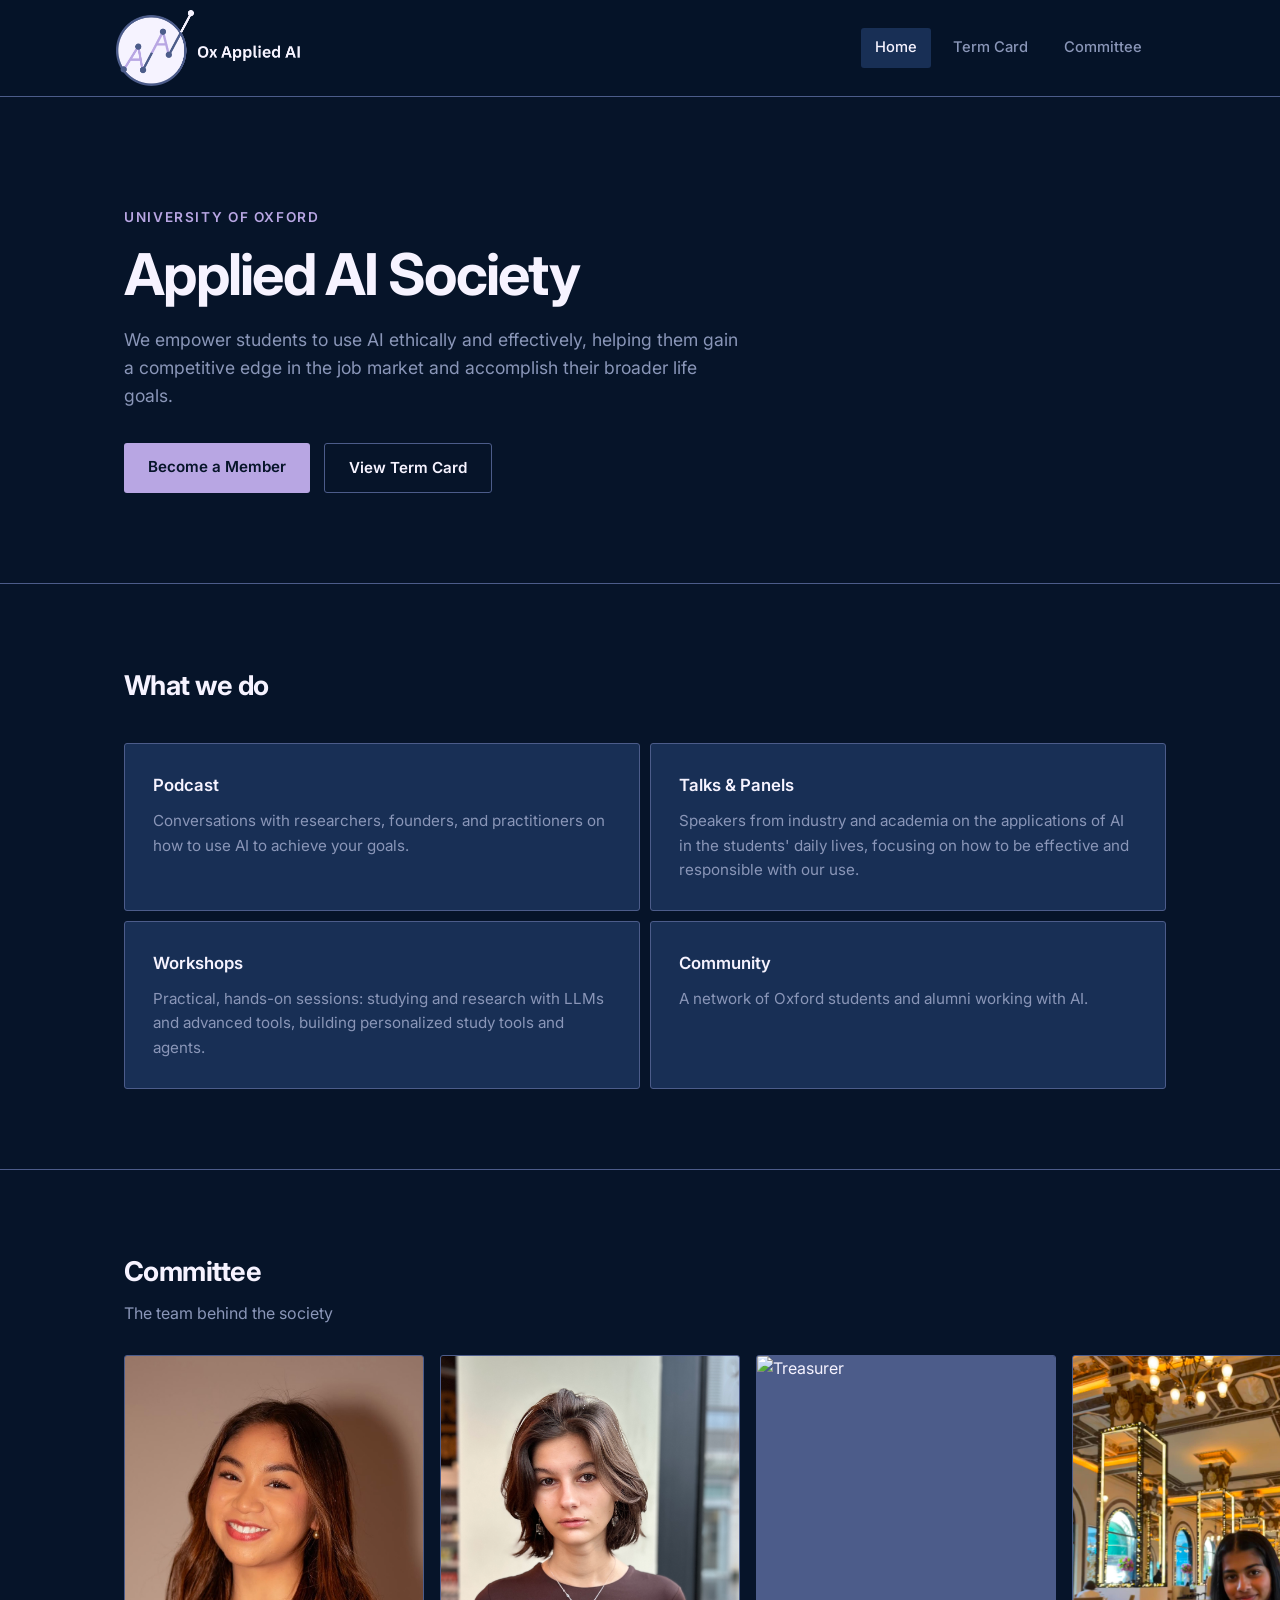
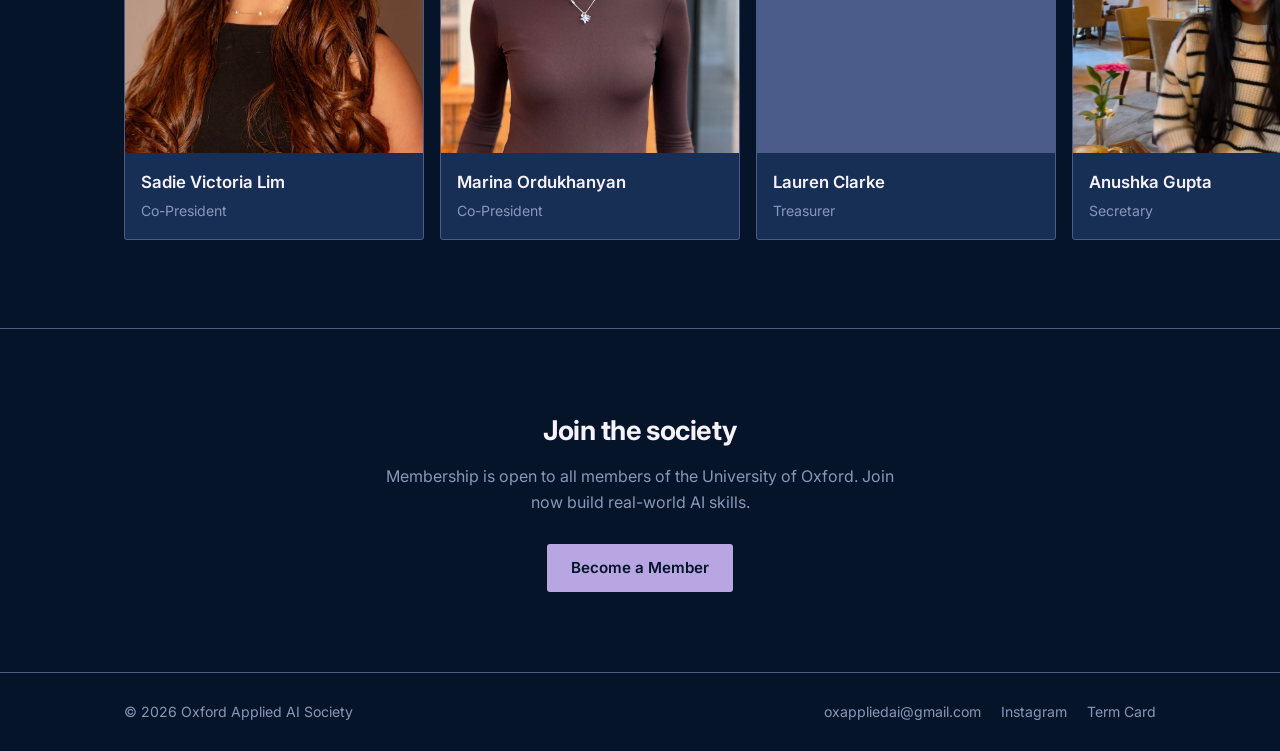
==== index.html @ e28a048e "fix footer" ====
<!DOCTYPE html>
<html lang="en">
<head>
  <meta charset="UTF-8" />
  <meta name="viewport" content="width=device-width, initial-scale=1.0" />
  <title>Oxford Applied AI Society</title>
  <meta name="description" content="The Oxford Applied AI Society — talks, workshops, and a community for building with AI at the University of Oxford." />
  <link rel="preconnect" href="https://fonts.googleapis.com" />
  <link rel="preconnect" href="https://fonts.gstatic.com" crossorigin />
  <link href="https://fonts.googleapis.com/css2?family=Inter:wght@400;500;600;700&display=swap" rel="stylesheet" />
  <link rel="stylesheet" href="styles.css" />
</head>
<body>
  <header class="site-header">
    <div class="container header-inner">
      <a href="index.html" class="brand">
        <img src="assets/logo.png" alt="Ox Applied AI" class="brand-logo" />
      </a>
      <nav class="site-nav">
        <a href="index.html" class="nav-link active">Home</a>
        <a href="termcard.html" class="nav-link">Term Card</a>
        <a href="#committee" class="nav-link">Committee</a>
      </nav>
    </div>
  </header>

  <main>
    <!-- Hero -->
    <section class="hero">
      <div class="container">
        <p class="hero-kicker">University of Oxford</p>
        <h1>Applied AI Society</h1>
        <p class="hero-sub">
          We empower students to use AI ethically and effectively, helping them gain a competitive edge in the job market and accomplish their broader life goals.
        </p>
        <div class="hero-actions">
          <a href="https://docs.google.com/forms/d/e/1FAIpQLSdkbN205LEMU63dv_rsf5uz7PZ_tcYCj-bDNNZoO_vKz45_2Q/viewform?usp=dialog" class="btn btn-primary">Become a Member</a>
          <a href="termcard.html" class="btn btn-secondary">View Term Card</a>
        </div>
      </div>
    </section>

    <!-- What we do -->
    <section class="section">
      <div class="container">
        <h2 class="section-title">What we do</h2>
        <div class="card-grid">
          <div class="card">
            <h3>Podcast</h3>
            <p>Conversations with researchers, founders, and practitioners on how to use AI to achieve your goals.</p>
          </div>
          <div class="card">
            <h3>Talks &amp; Panels</h3>
            <p>Speakers from industry and academia on the applications of AI in the students' daily lives, focusing on how to be effective and responsible with our use.</p>
          </div>
          <div class="card">
            <h3>Workshops</h3>
            <p>Practical, hands-on sessions: studying and research with LLMs and advanced tools, building personalized study tools and agents.</p>
          </div>
          <div class="card">
            <h3>Community</h3>
            <p>A network of Oxford students and alumni working with AI.</p>
          </div>
        </div>
      </div>
    </section>

    <!-- Committee -->
    <section class="section committee-section" id="committee">
      <div class="container">
        <h2 class="section-title">Committee</h2>
        <p class="section-sub">The team behind the society</p>
      </div>
      <div class="committee-scroll" tabindex="0" aria-label="Committee members">
        <div class="committee-track">
          <article class="committee-card">
            <img class="committee-photo" src="committee/co-president-1.jpg" alt="Sadie Victoria Lim" />
            <h3>Sadie Victoria Lim</h3>
            <p class="member-role">Co-President</p>
          </article>
          <article class="committee-card">
            <img class="committee-photo" src="committee/co-president-2.jpg" alt="Marina Ordukhanyan" />
            <h3>Marina Ordukhanyan</h3>
            <p class="member-role">Co-President</p>
          </article>
          <article class="committee-card">
            <img class="committee-photo" src="committee/treasurer.jpg" alt="Treasurer" />
            <h3>Lauren Clarke</h3>
            <p class="member-role">Treasurer</p>
          </article>
          <article class="committee-card">
            <img class="committee-photo" src="committee/secretary.JPG" alt="Anushka Gupta" />
            <h3>Anushka Gupta</h3>
            <p class="member-role">Secretary</p>
          </article>
          <article class="committee-card">
            <img class="committee-photo" src="committee/senior-member.jpg" alt="Senior Member" />
            <h3>Full Name</h3>
            <p class="member-role">Senior Member</p>
          </article>
        </div>
      </div>
    </section>

    <!-- Join -->
    <section class="section join-section" id="join">
      <div class="container join-inner">
        <h2>Join the society</h2>
        <p>
          Membership is open to all members of the University of Oxford.
          Join now build real-world AI skills.
        </p>
        <!-- Replace the href below with your membership form / payment link -->
        <a href="https://docs.google.com/forms/d/e/1FAIpQLSdkbN205LEMU63dv_rsf5uz7PZ_tcYCj-bDNNZoO_vKz45_2Q/viewform?usp=dialog" class="btn btn-primary">Become a Member</a>
      </div>
    </section>
  </main>

  <footer class="site-footer">
    <div class="container footer-inner">
      <p>&copy; 2026 Oxford Applied AI Society</p>
      <div class="footer-links">
        <a href="mailto:oxappliedai@gmail.com">oxappliedai@gmail.com</a>
        <a href="https://www.instagram.com/oxappliedai/">Instagram</a>
        <a href="termcard.html">Term Card</a>
      </div>
    </div>
  </footer>
</body>
</html>
---- styles.css ----
/* Oxford Applied AI Society — dark, professional theme */

:root {
  /* Palette: #061429, #182F55, #4C5C8A, #B8A6E3, #F6F3FF */
  --bg: #061429;
  --bg-elevated: #182f55;
  --border: #4c5c8a;
  --text: #f6f3ff;
  --text-muted: #8a96b8;
  --accent: #b8a6e3;
  --accent-hover: #c9baec;
  --accent-contrast: #061429;
  --radius: 3px;
  --container: 1080px;
}

* {
  box-sizing: border-box;
  margin: 0;
  padding: 0;
}

html {
  scroll-behavior: smooth;
}

body {
  font-family: "Inter", -apple-system, BlinkMacSystemFont, "Segoe UI", sans-serif;
  background: var(--bg);
  color: var(--text);
  line-height: 1.6;
  -webkit-font-smoothing: antialiased;
}

.container {
  max-width: var(--container);
  margin: 0 auto;
  padding: 0 24px;
}

a {
  color: var(--accent);
  text-decoration: none;
}

/* ---------- Header ---------- */

.site-header {
  position: sticky;
  top: 0;
  z-index: 100;
  background: rgba(6, 20, 41, 0.92);
  backdrop-filter: blur(8px);
  border-bottom: 1px solid var(--border);
}

.header-inner {
  display: flex;
  align-items: center;
  justify-content: space-between;
  height: 96px;
  padding-left: 16px;
  padding-right: 24px;
}

.brand {
  display: flex;
  align-items: center;
  flex-shrink: 0;
  margin-right: 12px;
}

.brand-logo {
  height: 76px;
  width: auto;
  display: block;
}

.site-nav {
  display: flex;
  gap: 8px;
}

.nav-link {
  padding: 8px 14px;
  border-radius: var(--radius);
  color: var(--text-muted);
  font-size: 0.92rem;
  font-weight: 500;
  transition: color 0.15s, background 0.15s;
}

.nav-link:hover {
  color: var(--text);
  background: var(--bg-elevated);
}

.nav-link.active {
  color: var(--text);
  background: var(--bg-elevated);
}

/* ---------- Buttons ---------- */

.btn {
  display: inline-block;
  padding: 12px 24px;
  border-radius: var(--radius);
  font-size: 0.95rem;
  font-weight: 600;
  transition: background 0.15s, border-color 0.15s;
}

.btn-primary {
  background: var(--accent);
  color: var(--accent-contrast);
}

.btn-primary:hover {
  background: var(--accent-hover);
}

.btn-secondary {
  background: transparent;
  color: var(--text);
  border: 1px solid var(--border);
}

.btn-secondary:hover {
  border-color: var(--text-muted);
}

/* ---------- Hero ---------- */

.hero {
  padding: 110px 0 90px;
  border-bottom: 1px solid var(--border);
}

.hero-kicker {
  color: var(--accent);
  font-size: 0.85rem;
  font-weight: 600;
  text-transform: uppercase;
  letter-spacing: 0.12em;
  margin-bottom: 14px;
}

.hero h1 {
  font-size: clamp(2.4rem, 5vw, 3.6rem);
  font-weight: 700;
  letter-spacing: -0.03em;
  line-height: 1.1;
  margin-bottom: 20px;
}

.hero-sub {
  max-width: 620px;
  color: var(--text-muted);
  font-size: 1.1rem;
  margin-bottom: 32px;
}

.hero-actions {
  display: flex;
  gap: 14px;
  flex-wrap: wrap;
}

/* ---------- Sections ---------- */

.section {
  padding: 80px 0;
  border-bottom: 1px solid var(--border);
}

.section:last-of-type {
  border-bottom: none;
}

.section-title {
  font-size: 1.7rem;
  font-weight: 700;
  letter-spacing: -0.02em;
  margin-bottom: 8px;
}

.section-sub {
  color: var(--text-muted);
  margin-bottom: 36px;
}

.section-title + .card-grid {
  margin-top: 36px;
}

/* ---------- Cards ---------- */

.card-grid {
  display: grid;
  grid-template-columns: 50% 50%; /* Two columns, each 50% */
  grid-template-rows: auto auto; /* Two rows */
  gap: 10px; /* Adjust the gap between grid items if needed */
  width: 100%; /* Full width of the page */
}

.card {
  background: var(--bg-elevated);
  border: 1px solid var(--border);
  border-radius: var(--radius);
  padding: 28px;
  transition: border-color 0.15s ease, transform 0.15s ease;
}

@media (hover: hover) {
  .card:hover {
    border-color: var(--accent);
    transform: translateY(-2px);
  }
}

.card h3 {
  font-size: 1.05rem;
  font-weight: 600;
  margin-bottom: 10px;
}

.card p {
  color: var(--text-muted);
  font-size: 0.95rem;
}

/* ---------- Committee ---------- */

.committee-section .section-sub {
  margin-bottom: 28px;
}

.committee-scroll {
  overflow-x: auto;
  scroll-snap-type: x mandatory;
  scroll-behavior: smooth;
  -webkit-overflow-scrolling: touch;
  scrollbar-width: thin;
  scrollbar-color: var(--border) transparent;
  padding: 0 max(24px, calc((100% - var(--container)) / 2 + 24px)) 8px;
}

.committee-scroll:focus-visible {
  outline: 2px solid var(--accent);
  outline-offset: 2px;
}

.committee-track {
  display: flex;
  gap: 16px;
  width: max-content;
}

.committee-card {
  flex: 0 0 min(300px, calc(100vw - 48px));
  scroll-snap-align: center;
  background: var(--bg-elevated);
  border: 1px solid var(--border);
  border-radius: var(--radius);
  overflow: hidden;
}

.committee-photo {
  width: 100%;
  aspect-ratio: 3 / 4;
  object-fit: cover;
  object-position: center top;
  display: block;
  background: var(--border);
}

.committee-card h3 {
  padding: 16px 16px 4px;
  font-size: 1.05rem;
  font-weight: 600;
}

.committee-card .member-role {
  padding: 0 16px 16px;
  color: var(--text-muted);
  font-size: 0.88rem;
}

/* ---------- Join ---------- */

.join-section {
  text-align: center;
}

.join-inner {
  max-width: 560px;
}

.join-inner h2 {
  font-size: 1.7rem;
  font-weight: 700;
  letter-spacing: -0.02em;
  margin-bottom: 12px;
}

.join-inner p {
  color: var(--text-muted);
  margin-bottom: 28px;
}

/* ---------- Term card page ---------- */

.page-header {
  padding: 80px 0 50px;
  border-bottom: 1px solid var(--border);
}

.page-header h1 {
  font-size: clamp(2rem, 4vw, 2.8rem);
  font-weight: 700;
  letter-spacing: -0.03em;
  margin-bottom: 10px;
}

.tbd-card {
  max-width: 520px;
  background: var(--bg-elevated);
  border: 1px solid var(--border);
  border-radius: var(--radius);
  padding: 32px;
}

.tbd-label {
  color: var(--accent);
  font-size: 0.85rem;
  font-weight: 600;
  text-transform: uppercase;
  letter-spacing: 0.12em;
  margin-bottom: 10px;
}

.tbd-card p:last-child {
  color: var(--text-muted);
}

.event-list {
  display: flex;
  flex-direction: column;
  gap: 16px;
  max-width: 820px;
}

.event {
  display: flex;
  gap: 24px;
  background: var(--bg-elevated);
  border: 1px solid var(--border);
  border-radius: var(--radius);
  padding: 24px;
}

.event-date {
  flex-shrink: 0;
  width: 110px;
  display: flex;
  flex-direction: column;
  gap: 4px;
}

.event-week {
  color: var(--accent);
  font-size: 0.8rem;
  font-weight: 600;
  text-transform: uppercase;
  letter-spacing: 0.08em;
}

.event-day {
  color: var(--text-muted);
  font-size: 0.88rem;
}

.event-body h3 {
  font-size: 1.1rem;
  font-weight: 600;
  margin-bottom: 4px;
}

.event-meta {
  color: var(--accent);
  font-size: 0.85rem;
  font-weight: 500;
  margin-bottom: 8px;
}

.event-body p:last-child {
  color: var(--text-muted);
  font-size: 0.95rem;
}

/* ---------- Footer ---------- */

.site-footer {
  border-top: 1px solid var(--border);
  padding: 28px 0;
}

.footer-inner {
  display: flex;
  align-items: center;
  justify-content: space-between;
  flex-wrap: wrap;
  gap: 12px;
  color: var(--text-muted);
  font-size: 0.88rem;
}

.footer-links {
  display: flex;
  gap: 20px;
}

.footer-links a {
  color: var(--text-muted);
}

.footer-links a:hover {
  color: var(--text);
}

/* ---------- Responsive ---------- */

@media (max-width: 640px) {
  .brand-logo {
    height: 60px;
  }

  .header-inner {
    height: 84px;
    padding-left: 12px;
  }

  .hero {
    padding: 70px 0 60px;
  }

  .section {
    padding: 56px 0;
  }

  .event {
    flex-direction: column;
    gap: 10px;
  }

  .event-date {
    flex-direction: row;
    width: auto;
    gap: 12px;
    align-items: baseline;
  }
}
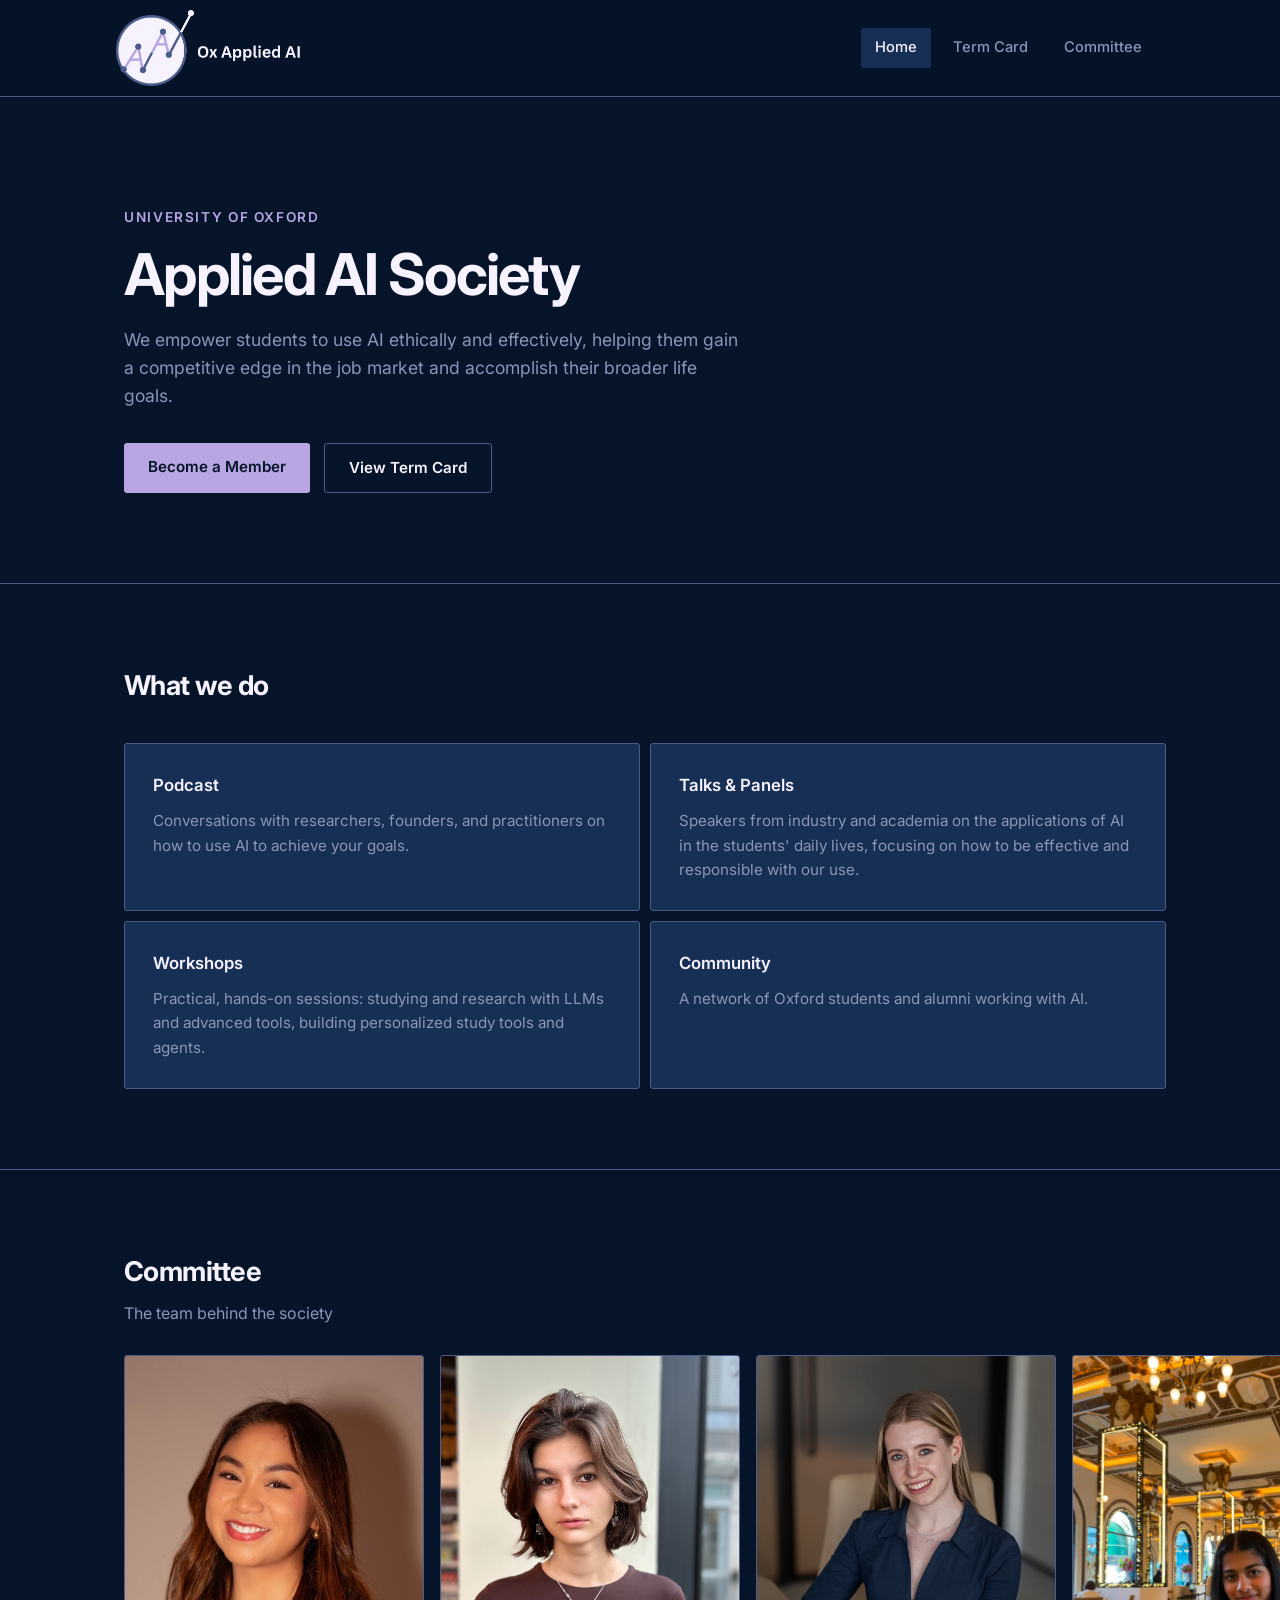
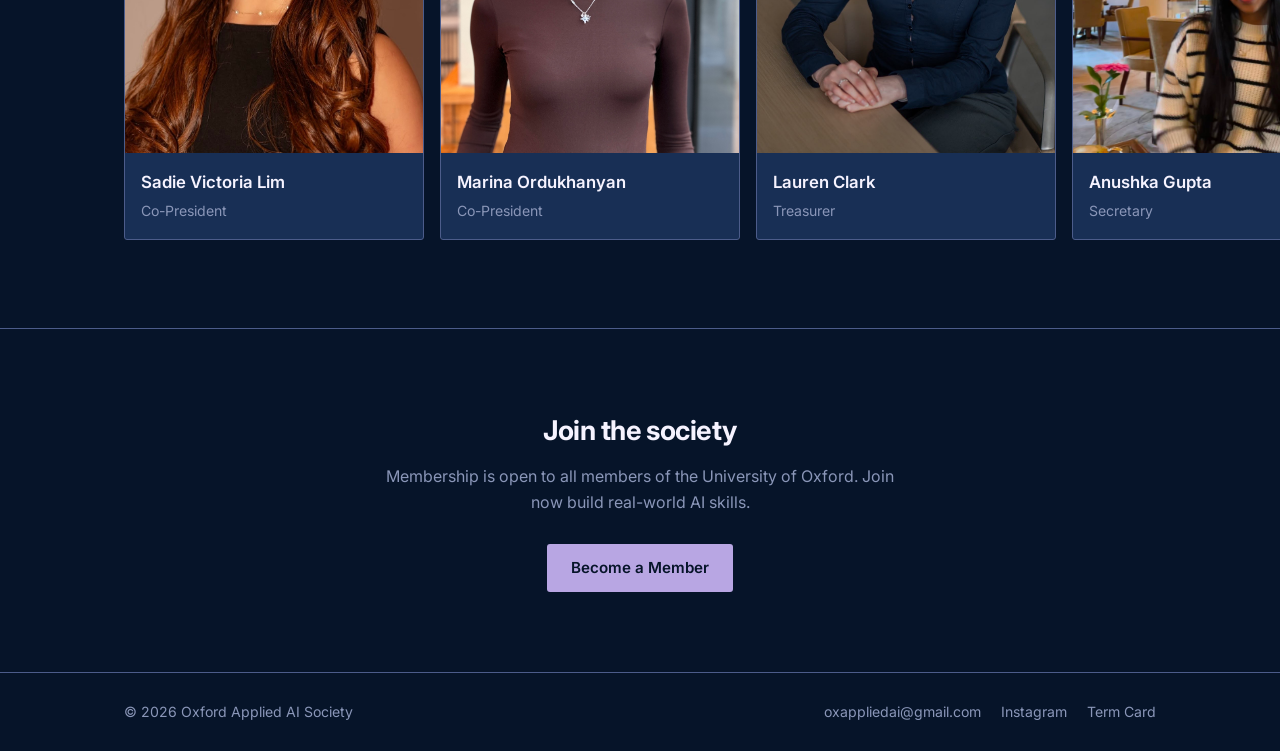
==== commit 0785e307: "fix senior member name" ====
--- a/index.html
+++ b/index.html
@@ -85,7 +85,7 @@
           </article>
           <article class="committee-card">
             <img class="committee-photo" src="committee/treasurer.jpg" alt="Treasurer" />
-            <h3>Lauren Clarke</h3>
+            <h3>Lauren Clark</h3>
             <p class="member-role">Treasurer</p>
           </article>
           <article class="committee-card">
@@ -95,7 +95,7 @@
           </article>
           <article class="committee-card">
             <img class="committee-photo" src="committee/senior-member.jpg" alt="Senior Member" />
-            <h3>Full Name</h3>
+            <h3>TBA</h3>
             <p class="member-role">Senior Member</p>
           </article>
         </div>
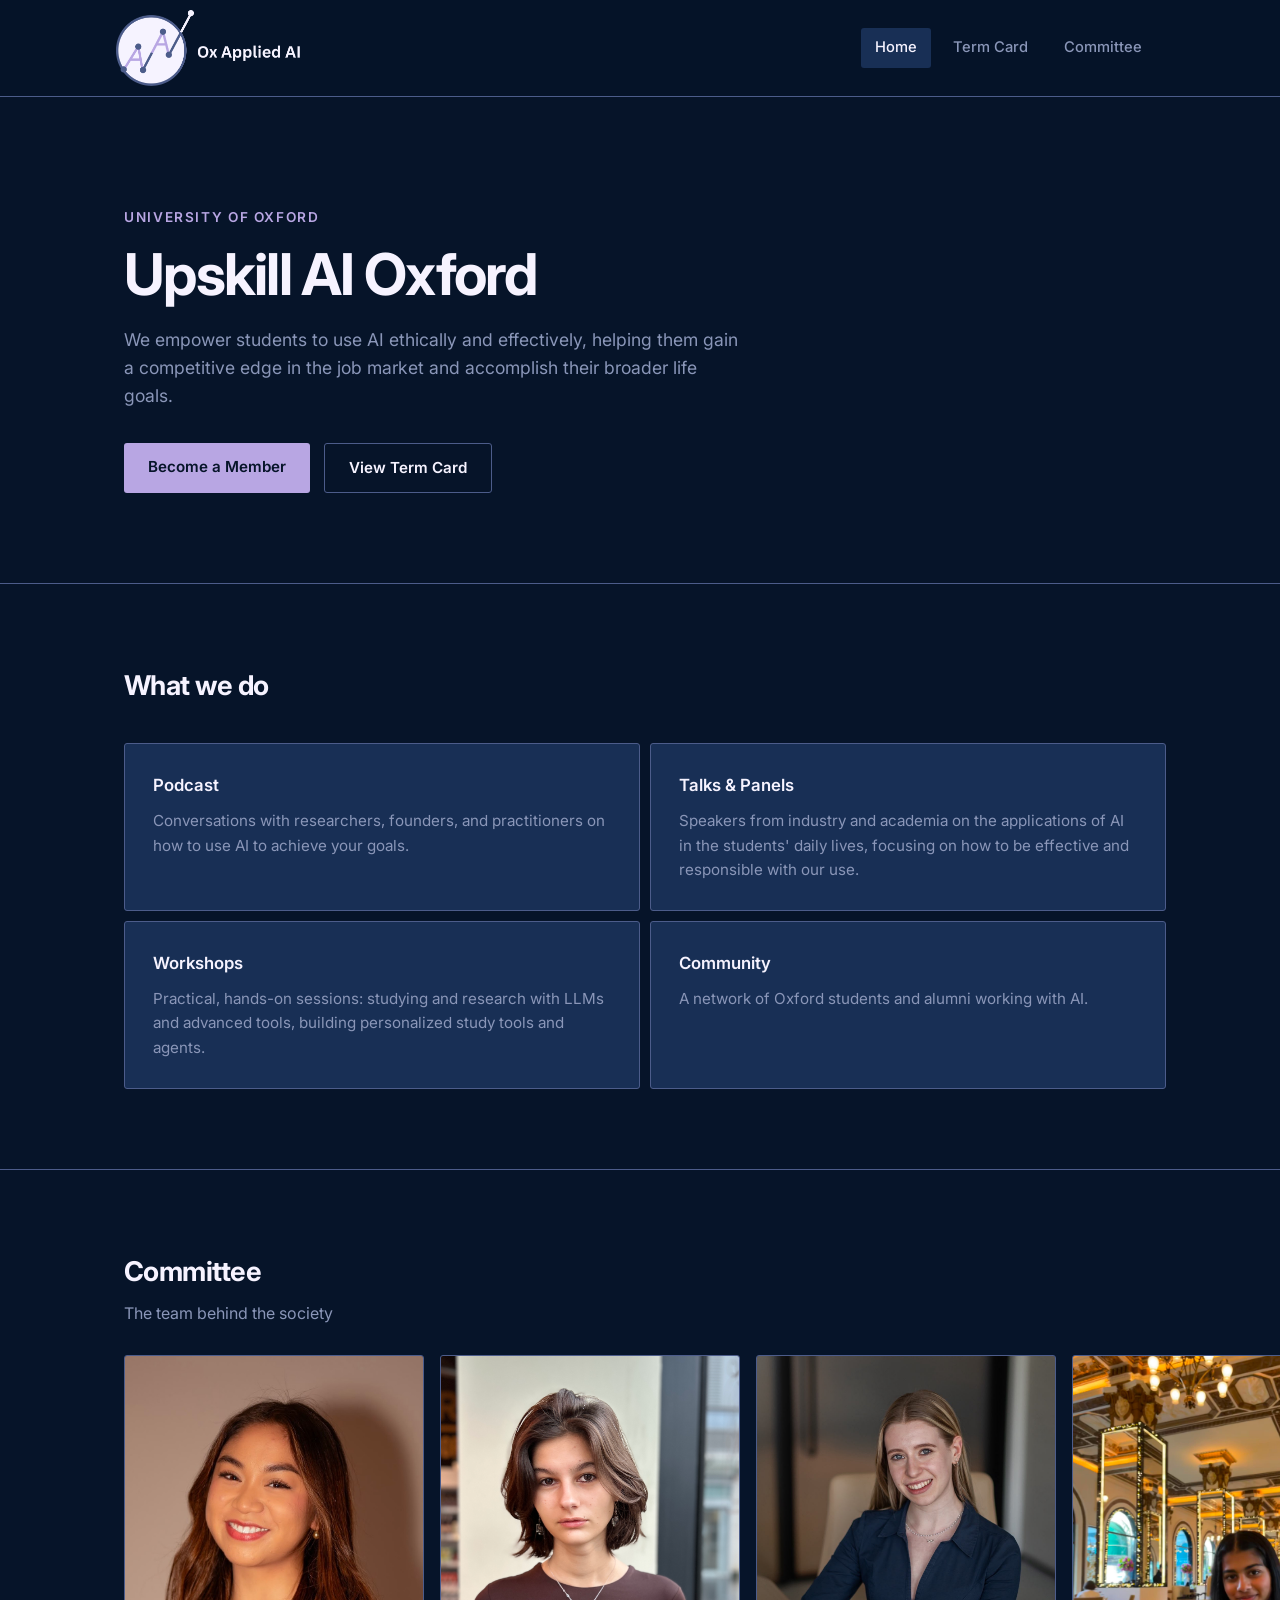
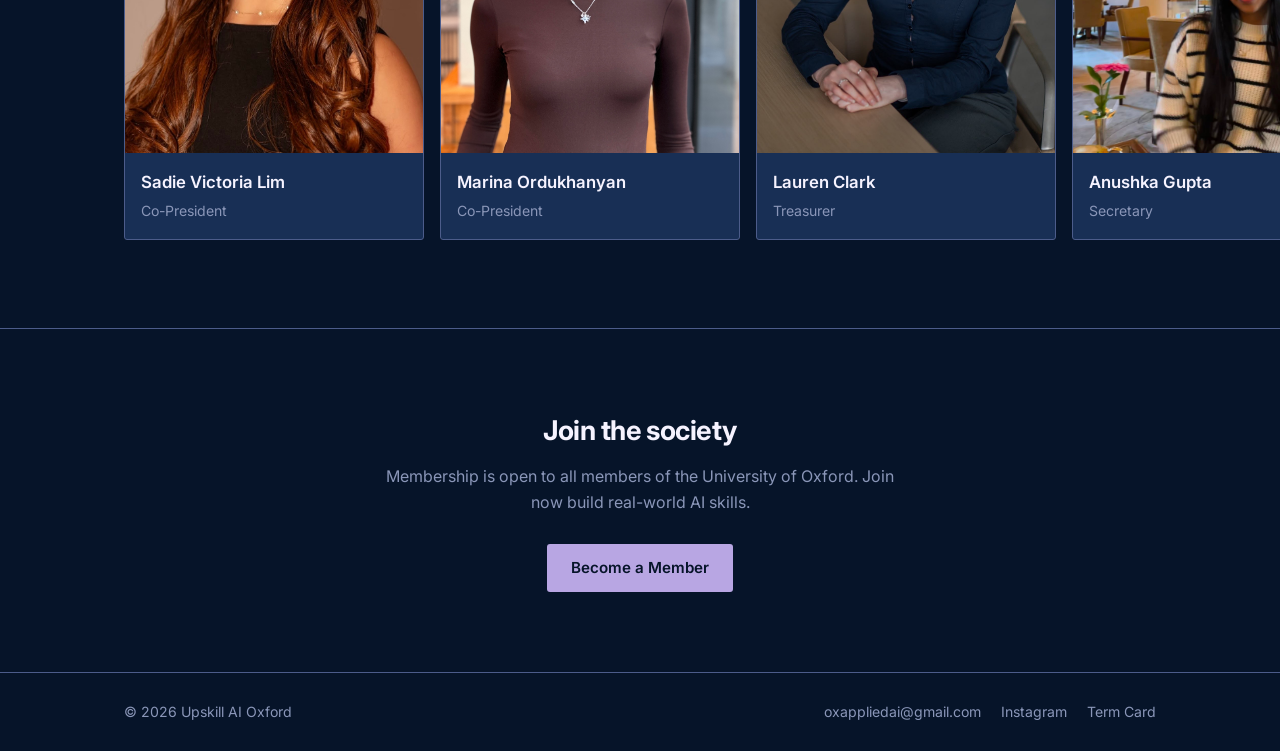
==== commit 43116868: "Rebrand site to Upskill AI Oxford. Co-authored-by: Cursor <cursoragent@cursor.com>" ====
--- a/index.html
+++ b/index.html
@@ -3,8 +3,8 @@
 <head>
   <meta charset="UTF-8" />
   <meta name="viewport" content="width=device-width, initial-scale=1.0" />
-  <title>Oxford Applied AI Society</title>
-  <meta name="description" content="The Oxford Applied AI Society — talks, workshops, and a community for building with AI at the University of Oxford." />
+  <title>Upskill AI Oxford</title>
+  <meta name="description" content="Upskill AI Oxford — talks, workshops, and a community for building with AI at the University of Oxford." />
   <link rel="preconnect" href="https://fonts.googleapis.com" />
   <link rel="preconnect" href="https://fonts.gstatic.com" crossorigin />
   <link href="https://fonts.googleapis.com/css2?family=Inter:wght@400;500;600;700&display=swap" rel="stylesheet" />
@@ -14,7 +14,7 @@
   <header class="site-header">
     <div class="container header-inner">
       <a href="index.html" class="brand">
-        <img src="assets/logo.png" alt="Ox Applied AI" class="brand-logo" />
+        <img src="assets/logo.png" alt="Upskill AI Oxford" class="brand-logo" />
       </a>
       <nav class="site-nav">
         <a href="index.html" class="nav-link active">Home</a>
@@ -29,7 +29,7 @@
     <section class="hero">
       <div class="container">
         <p class="hero-kicker">University of Oxford</p>
-        <h1>Applied AI Society</h1>
+        <h1>Upskill AI Oxford</h1>
         <p class="hero-sub">
           We empower students to use AI ethically and effectively, helping them gain a competitive edge in the job market and accomplish their broader life goals.
         </p>
@@ -118,7 +118,7 @@
 
   <footer class="site-footer">
     <div class="container footer-inner">
-      <p>&copy; 2026 Oxford Applied AI Society</p>
+      <p>&copy; 2026 Upskill AI Oxford</p>
       <div class="footer-links">
         <a href="mailto:oxappliedai@gmail.com">oxappliedai@gmail.com</a>
         <a href="https://www.instagram.com/oxappliedai/">Instagram</a>
--- a/styles.css
+++ b/styles.css
@@ -1,4 +1,4 @@
-/* Oxford Applied AI Society — dark, professional theme */
+/* Upskill AI Oxford — dark, professional theme */
 
 :root {
   /* Palette: #061429, #182F55, #4C5C8A, #B8A6E3, #F6F3FF */
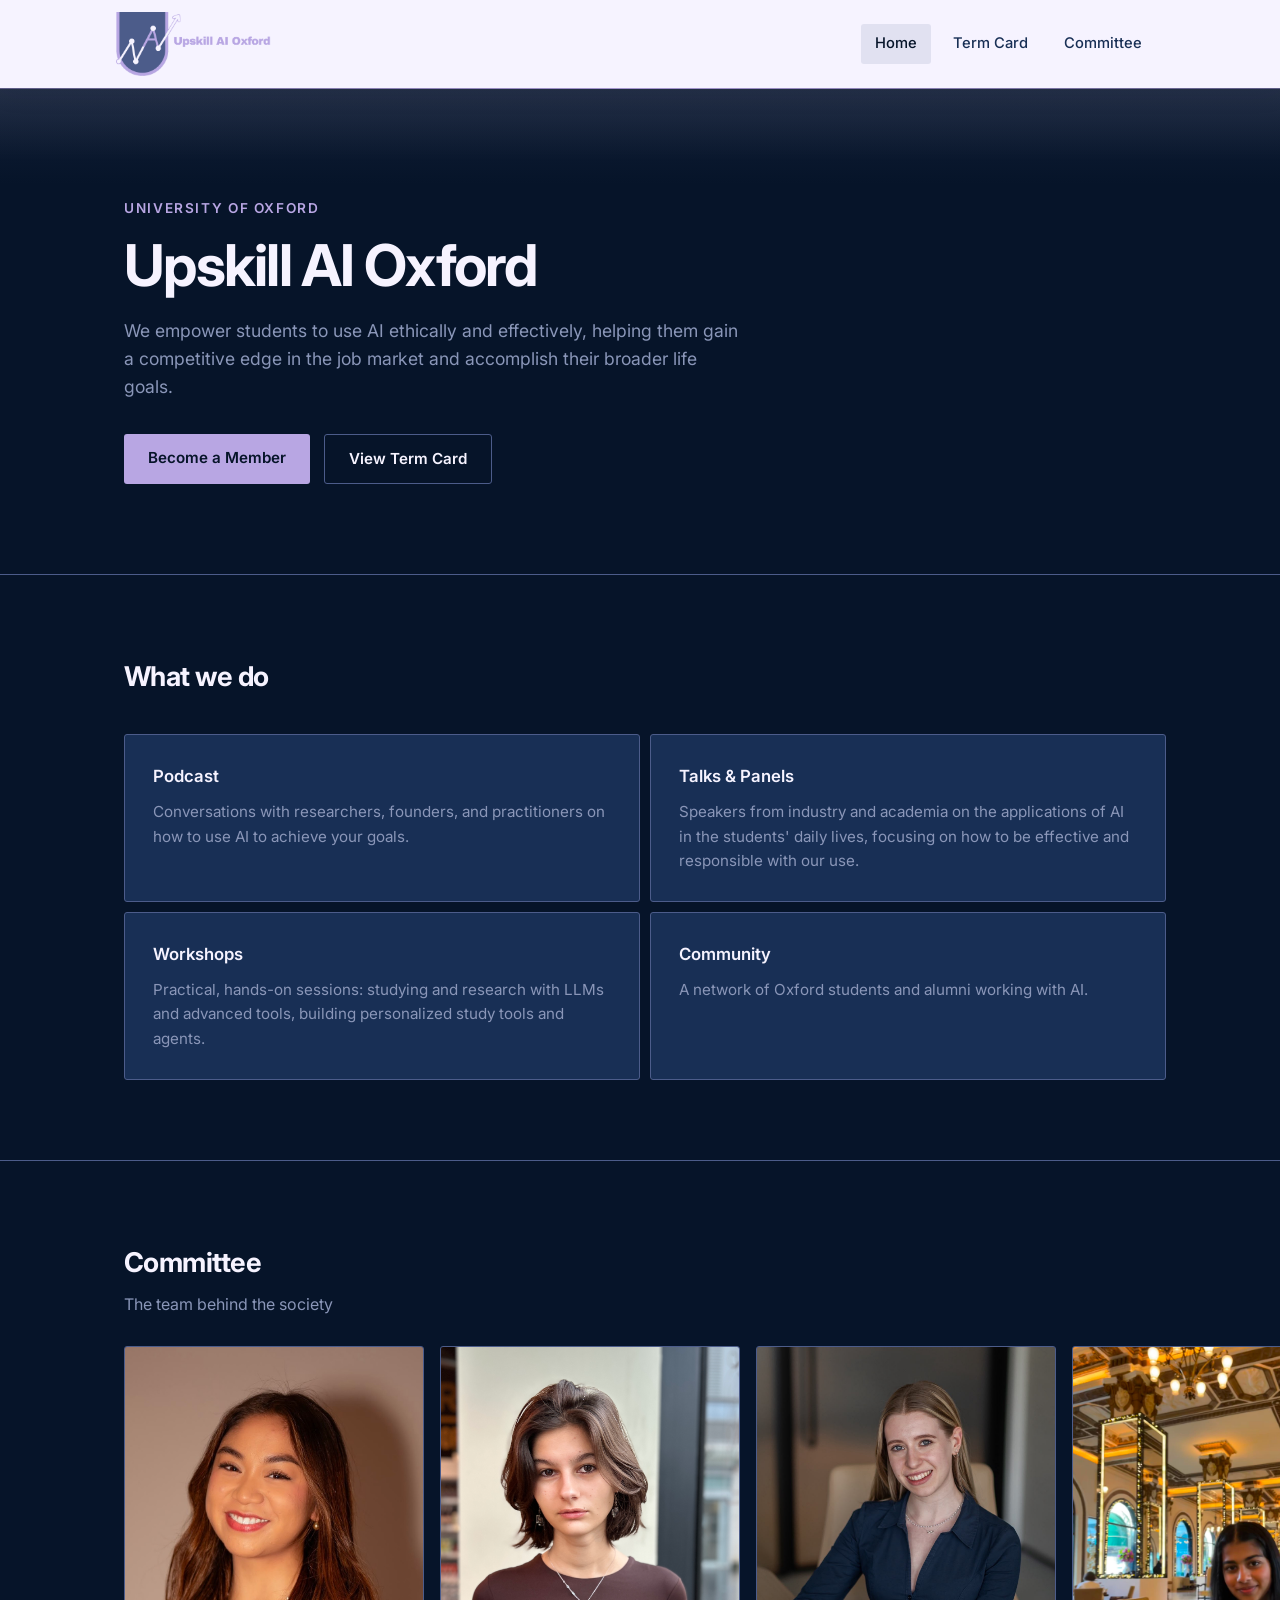
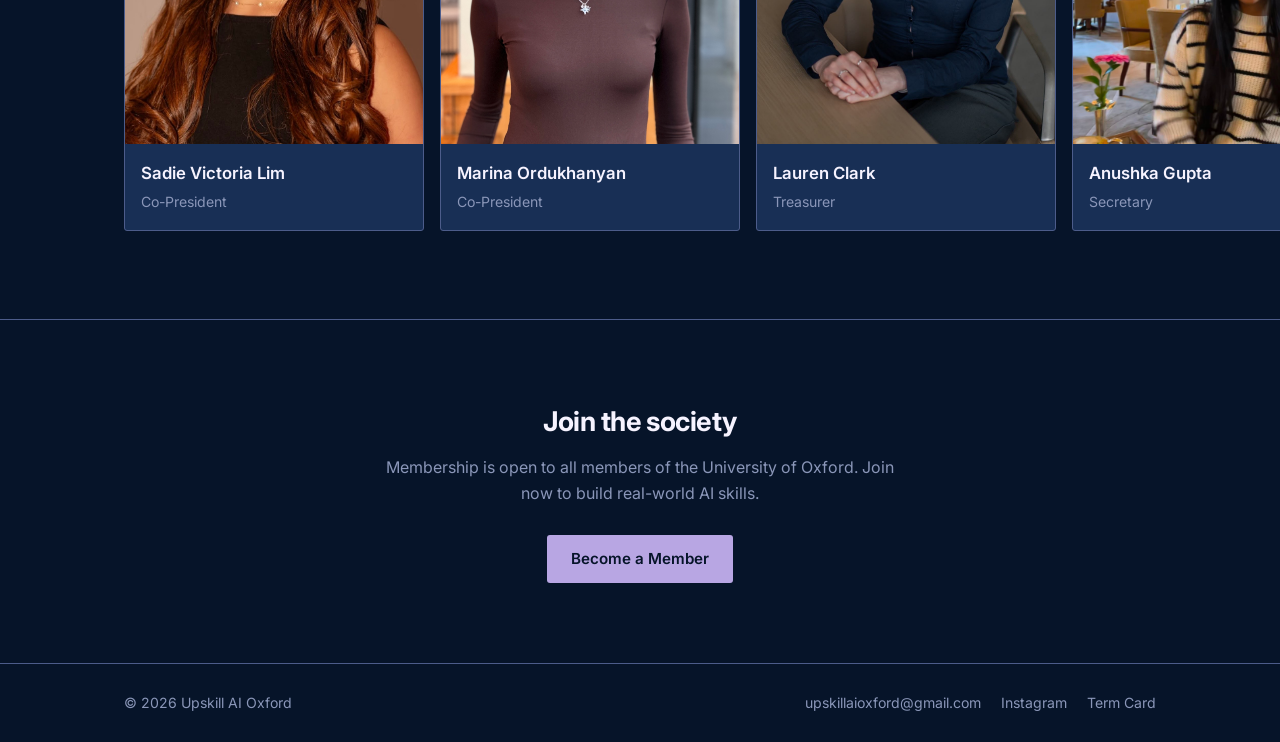
==== commit 27beec74: "Update branding with new logo, light header, and contact fixes. Refresh the logo, lighten the header" ====
--- a/index.html
+++ b/index.html
@@ -108,7 +108,7 @@
         <h2>Join the society</h2>
         <p>
           Membership is open to all members of the University of Oxford.
-          Join now build real-world AI skills.
+          Join now to build real-world AI skills.
         </p>
         <!-- Replace the href below with your membership form / payment link -->
         <a href="https://docs.google.com/forms/d/e/1FAIpQLSdkbN205LEMU63dv_rsf5uz7PZ_tcYCj-bDNNZoO_vKz45_2Q/viewform?usp=dialog" class="btn btn-primary">Become a Member</a>
@@ -120,7 +120,7 @@
     <div class="container footer-inner">
       <p>&copy; 2026 Upskill AI Oxford</p>
       <div class="footer-links">
-        <a href="mailto:oxappliedai@gmail.com">oxappliedai@gmail.com</a>
+        <a href="mailto:upskillaioxford@gmail.com">upskillaioxford@gmail.com</a>
         <a href="https://www.instagram.com/oxappliedai/">Instagram</a>
         <a href="termcard.html">Term Card</a>
       </div>
--- a/styles.css
+++ b/styles.css
@@ -10,6 +10,11 @@
   --accent: #b8a6e3;
   --accent-hover: #c9baec;
   --accent-contrast: #061429;
+  --header-bg: #f6f3ff;
+  --header-text: #061429;
+  --header-text-muted: #182f55;
+  --header-border: #b8a6e3;
+  --header-hover-bg: rgba(76, 92, 138, 0.12);
   --radius: 3px;
   --container: 1080px;
 }
@@ -49,16 +54,18 @@
   position: sticky;
   top: 0;
   z-index: 100;
-  background: rgba(6, 20, 41, 0.92);
-  backdrop-filter: blur(8px);
-  border-bottom: 1px solid var(--border);
+  background: var(--header-bg);
+  border-bottom: none;
+  box-shadow:
+    0 1px 0 rgba(184, 166, 227, 0.45),
+    0 6px 24px rgba(6, 20, 41, 0.07);
 }
 
 .header-inner {
   display: flex;
   align-items: center;
   justify-content: space-between;
-  height: 96px;
+  height: 88px;
   padding-left: 16px;
   padding-right: 24px;
 }
@@ -71,7 +78,7 @@
 }
 
 .brand-logo {
-  height: 76px;
+  height: 64px;
   width: auto;
   display: block;
 }
@@ -81,23 +88,23 @@
   gap: 8px;
 }
 
-.nav-link {
+.site-header .nav-link {
   padding: 8px 14px;
   border-radius: var(--radius);
-  color: var(--text-muted);
+  color: var(--header-text-muted);
   font-size: 0.92rem;
   font-weight: 500;
   transition: color 0.15s, background 0.15s;
 }
 
-.nav-link:hover {
-  color: var(--text);
-  background: var(--bg-elevated);
-}
-
-.nav-link.active {
-  color: var(--text);
-  background: var(--bg-elevated);
+.site-header .nav-link:hover {
+  color: var(--header-text);
+  background: var(--header-hover-bg);
+}
+
+.site-header .nav-link.active {
+  color: var(--header-text);
+  background: var(--header-hover-bg);
 }
 
 /* ---------- Buttons ---------- */
@@ -133,8 +140,44 @@
 /* ---------- Hero ---------- */
 
 .hero {
+  position: relative;
   padding: 110px 0 90px;
   border-bottom: 1px solid var(--border);
+  background:
+    linear-gradient(180deg, #121f38 0%, var(--bg) 96px),
+    var(--bg);
+}
+
+.hero::before {
+  content: "";
+  position: absolute;
+  top: 0;
+  left: 0;
+  right: 0;
+  height: 1px;
+  background: linear-gradient(
+    90deg,
+    transparent 0%,
+    rgba(184, 166, 227, 0.35) 18%,
+    rgba(184, 166, 227, 0.85) 50%,
+    rgba(184, 166, 227, 0.35) 82%,
+    transparent 100%
+  );
+}
+
+.hero::after {
+  content: "";
+  position: absolute;
+  top: 1px;
+  left: 0;
+  right: 0;
+  height: 72px;
+  background: linear-gradient(
+    to bottom,
+    rgba(246, 243, 255, 0.08),
+    transparent
+  );
+  pointer-events: none;
 }
 
 .hero-kicker {
@@ -312,8 +355,44 @@
 /* ---------- Term card page ---------- */
 
 .page-header {
+  position: relative;
   padding: 80px 0 50px;
   border-bottom: 1px solid var(--border);
+  background:
+    linear-gradient(180deg, #121f38 0%, var(--bg) 80px),
+    var(--bg);
+}
+
+.page-header::before {
+  content: "";
+  position: absolute;
+  top: 0;
+  left: 0;
+  right: 0;
+  height: 1px;
+  background: linear-gradient(
+    90deg,
+    transparent 0%,
+    rgba(184, 166, 227, 0.35) 18%,
+    rgba(184, 166, 227, 0.85) 50%,
+    rgba(184, 166, 227, 0.35) 82%,
+    transparent 100%
+  );
+}
+
+.page-header::after {
+  content: "";
+  position: absolute;
+  top: 1px;
+  left: 0;
+  right: 0;
+  height: 56px;
+  background: linear-gradient(
+    to bottom,
+    rgba(246, 243, 255, 0.08),
+    transparent
+  );
+  pointer-events: none;
 }
 
 .page-header h1 {
@@ -433,11 +512,11 @@
 
 @media (max-width: 640px) {
   .brand-logo {
-    height: 60px;
+    height: 48px;
   }
 
   .header-inner {
-    height: 84px;
+    height: 72px;
     padding-left: 12px;
   }
 
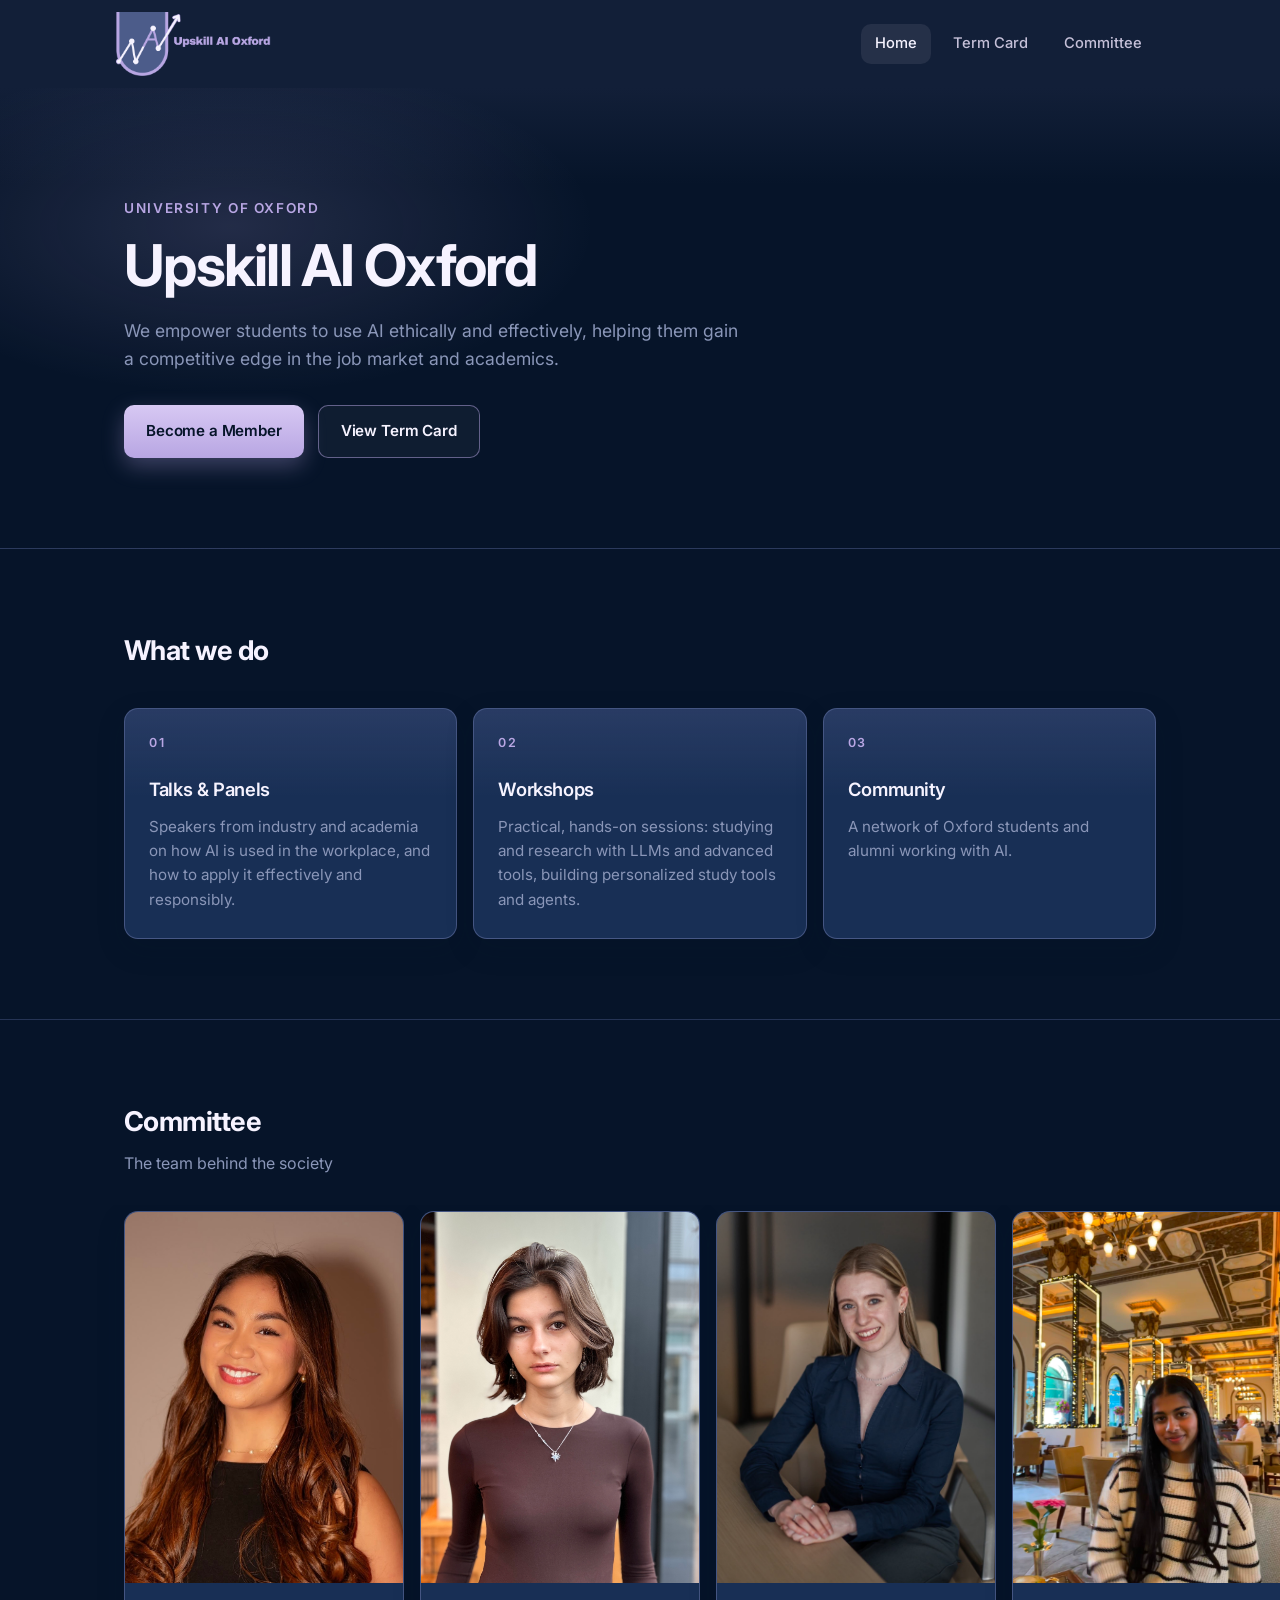
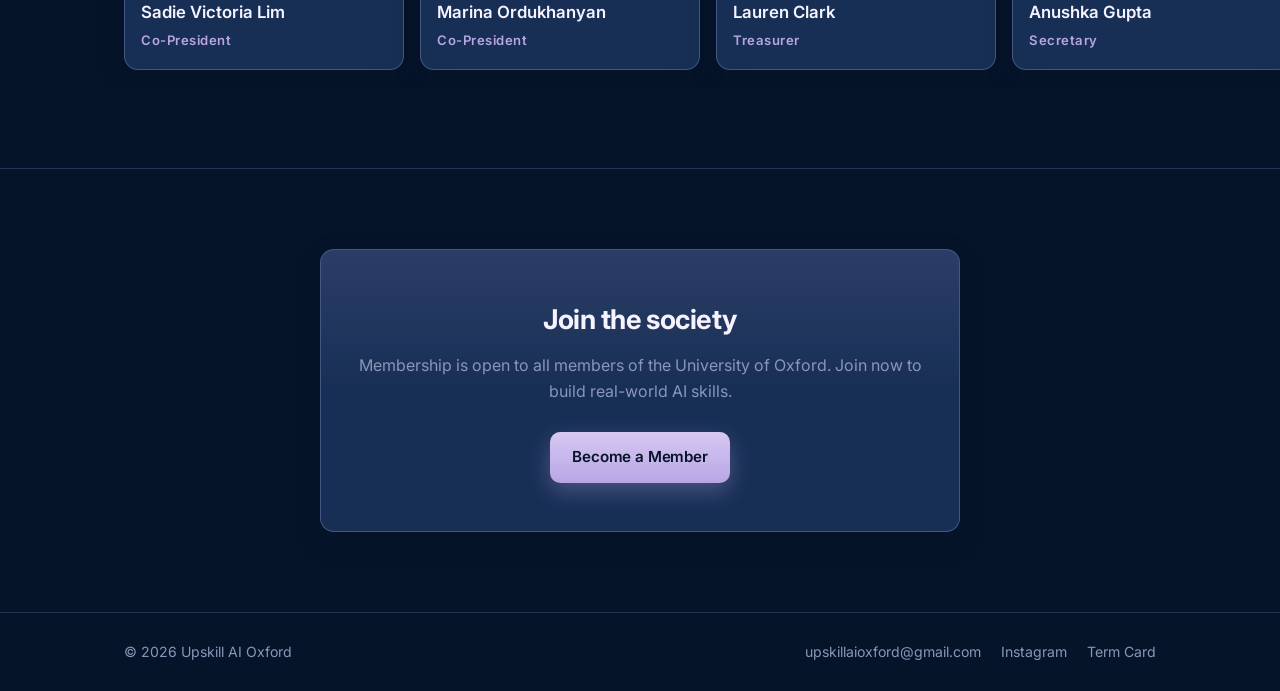
==== commit 7f6cb067: "Publish the Michaelmas term card and navy header. Give members the dated week-by-week schedule and b" ====
--- a/index.html
+++ b/index.html
@@ -8,7 +8,7 @@
   <link rel="preconnect" href="https://fonts.googleapis.com" />
   <link rel="preconnect" href="https://fonts.gstatic.com" crossorigin />
   <link href="https://fonts.googleapis.com/css2?family=Inter:wght@400;500;600;700&display=swap" rel="stylesheet" />
-  <link rel="stylesheet" href="styles.css" />
+  <link rel="stylesheet" href="styles.css?v=4" />
 </head>
 <body>
   <header class="site-header">
@@ -31,7 +31,7 @@
         <p class="hero-kicker">University of Oxford</p>
         <h1>Upskill AI Oxford</h1>
         <p class="hero-sub">
-          We empower students to use AI ethically and effectively, helping them gain a competitive edge in the job market and accomplish their broader life goals.
+          We empower students to use AI ethically and effectively, helping them gain a competitive edge in the job market and academics.
         </p>
         <div class="hero-actions">
           <a href="https://docs.google.com/forms/d/e/1FAIpQLSdkbN205LEMU63dv_rsf5uz7PZ_tcYCj-bDNNZoO_vKz45_2Q/viewform?usp=dialog" class="btn btn-primary">Become a Member</a>
@@ -46,12 +46,8 @@
         <h2 class="section-title">What we do</h2>
         <div class="card-grid">
           <div class="card">
-            <h3>Podcast</h3>
-            <p>Conversations with researchers, founders, and practitioners on how to use AI to achieve your goals.</p>
-          </div>
-          <div class="card">
             <h3>Talks &amp; Panels</h3>
-            <p>Speakers from industry and academia on the applications of AI in the students' daily lives, focusing on how to be effective and responsible with our use.</p>
+            <p>Speakers from industry and academia on how AI is used in the workplace, and how to apply it effectively and responsibly.</p>
           </div>
           <div class="card">
             <h3>Workshops</h3>
--- a/styles.css
+++ b/styles.css
@@ -10,11 +10,11 @@
   --accent: #b8a6e3;
   --accent-hover: #c9baec;
   --accent-contrast: #061429;
-  --header-bg: #f6f3ff;
-  --header-text: #061429;
-  --header-text-muted: #182f55;
-  --header-border: #b8a6e3;
-  --header-hover-bg: rgba(76, 92, 138, 0.12);
+  --header-bg: #121f38;
+  --header-text: #f6f3ff;
+  --header-text-muted: #c5c0d8;
+  --header-border: rgba(76, 92, 138, 0.45);
+  --header-hover-bg: rgba(246, 243, 255, 0.08);
   --radius: 3px;
   --container: 1080px;
 }
@@ -56,9 +56,7 @@
   z-index: 100;
   background: var(--header-bg);
   border-bottom: none;
-  box-shadow:
-    0 1px 0 rgba(184, 166, 227, 0.45),
-    0 6px 24px rgba(6, 20, 41, 0.07);
+  box-shadow: none;
 }
 
 .header-inner {
@@ -90,11 +88,11 @@
 
 .site-header .nav-link {
   padding: 8px 14px;
-  border-radius: var(--radius);
+  border-radius: 10px;
   color: var(--header-text-muted);
   font-size: 0.92rem;
   font-weight: 500;
-  transition: color 0.15s, background 0.15s;
+  transition: color 0.18s ease, background 0.18s ease;
 }
 
 .site-header .nav-link:hover {
@@ -110,31 +108,44 @@
 /* ---------- Buttons ---------- */
 
 .btn {
-  display: inline-block;
-  padding: 12px 24px;
-  border-radius: var(--radius);
+  display: inline-flex;
+  align-items: center;
+  justify-content: center;
+  padding: 13px 22px;
+  border-radius: 10px;
   font-size: 0.95rem;
   font-weight: 600;
-  transition: background 0.15s, border-color 0.15s;
+  letter-spacing: -0.01em;
+  transition: background 0.18s ease, border-color 0.18s ease, transform 0.18s ease, box-shadow 0.18s ease;
+}
+
+.btn:focus-visible {
+  outline: 2px solid var(--accent);
+  outline-offset: 3px;
 }
 
 .btn-primary {
-  background: var(--accent);
+  background: linear-gradient(180deg, #d7c8f3 0%, var(--accent) 100%);
   color: var(--accent-contrast);
+  box-shadow: 0 8px 22px rgba(184, 166, 227, 0.32);
 }
 
 .btn-primary:hover {
-  background: var(--accent-hover);
+  background: linear-gradient(180deg, #e6dcf8 0%, var(--accent-hover) 100%);
+  transform: translateY(-1px);
+  box-shadow: 0 12px 28px rgba(184, 166, 227, 0.45);
 }
 
 .btn-secondary {
-  background: transparent;
+  background: rgba(246, 243, 255, 0.04);
   color: var(--text);
-  border: 1px solid var(--border);
+  border: 1px solid rgba(184, 166, 227, 0.5);
 }
 
 .btn-secondary:hover {
-  border-color: var(--text-muted);
+  background: rgba(184, 166, 227, 0.14);
+  border-color: var(--accent);
+  transform: translateY(-1px);
 }
 
 /* ---------- Hero ---------- */
@@ -142,42 +153,11 @@
 .hero {
   position: relative;
   padding: 110px 0 90px;
-  border-bottom: 1px solid var(--border);
+  border-bottom: 1px solid rgba(76, 92, 138, 0.45);
   background:
+    radial-gradient(520px 240px at 18% 30%, rgba(184, 166, 227, 0.16), transparent 70%),
     linear-gradient(180deg, #121f38 0%, var(--bg) 96px),
     var(--bg);
-}
-
-.hero::before {
-  content: "";
-  position: absolute;
-  top: 0;
-  left: 0;
-  right: 0;
-  height: 1px;
-  background: linear-gradient(
-    90deg,
-    transparent 0%,
-    rgba(184, 166, 227, 0.35) 18%,
-    rgba(184, 166, 227, 0.85) 50%,
-    rgba(184, 166, 227, 0.35) 82%,
-    transparent 100%
-  );
-}
-
-.hero::after {
-  content: "";
-  position: absolute;
-  top: 1px;
-  left: 0;
-  right: 0;
-  height: 72px;
-  background: linear-gradient(
-    to bottom,
-    rgba(246, 243, 255, 0.08),
-    transparent
-  );
-  pointer-events: none;
 }
 
 .hero-kicker {
@@ -214,7 +194,7 @@
 
 .section {
   padding: 80px 0;
-  border-bottom: 1px solid var(--border);
+  border-bottom: 1px solid rgba(76, 92, 138, 0.45);
 }
 
 .section:last-of-type {
@@ -241,30 +221,47 @@
 
 .card-grid {
   display: grid;
-  grid-template-columns: 50% 50%; /* Two columns, each 50% */
-  grid-template-rows: auto auto; /* Two rows */
-  gap: 10px; /* Adjust the gap between grid items if needed */
-  width: 100%; /* Full width of the page */
+  grid-template-columns: repeat(3, 1fr);
+  gap: 16px;
+  width: 100%;
+  counter-reset: card;
 }
 
 .card {
-  background: var(--bg-elevated);
-  border: 1px solid var(--border);
-  border-radius: var(--radius);
-  padding: 28px;
-  transition: border-color 0.15s ease, transform 0.15s ease;
+  position: relative;
+  background:
+    linear-gradient(180deg, rgba(184, 166, 227, 0.1), transparent 88px),
+    var(--bg-elevated);
+  border: 1px solid rgba(76, 92, 138, 0.85);
+  border-radius: 14px;
+  padding: 24px 24px 26px;
+  box-shadow: 0 10px 28px rgba(6, 20, 41, 0.18);
+  transition: border-color 0.18s ease, transform 0.18s ease, box-shadow 0.18s ease;
+}
+
+.card::before {
+  counter-increment: card;
+  content: counter(card, decimal-leading-zero);
+  display: block;
+  margin-bottom: 22px;
+  color: var(--accent);
+  font-size: 0.78rem;
+  font-weight: 600;
+  letter-spacing: 0.14em;
 }
 
 @media (hover: hover) {
   .card:hover {
     border-color: var(--accent);
-    transform: translateY(-2px);
+    transform: translateY(-3px);
+    box-shadow: 0 16px 36px rgba(6, 20, 41, 0.28);
   }
 }
 
 .card h3 {
-  font-size: 1.05rem;
-  font-weight: 600;
+  font-size: 1.15rem;
+  font-weight: 600;
+  letter-spacing: -0.02em;
   margin-bottom: 10px;
 }
 
@@ -286,7 +283,7 @@
   -webkit-overflow-scrolling: touch;
   scrollbar-width: thin;
   scrollbar-color: var(--border) transparent;
-  padding: 0 max(24px, calc((100% - var(--container)) / 2 + 24px)) 8px;
+  padding: 6px max(24px, calc((100% - var(--container)) / 2 + 24px)) 18px;
 }
 
 .committee-scroll:focus-visible {
@@ -301,12 +298,22 @@
 }
 
 .committee-card {
-  flex: 0 0 min(300px, calc(100vw - 48px));
+  flex: 0 0 min(280px, calc(100vw - 48px));
   scroll-snap-align: center;
   background: var(--bg-elevated);
-  border: 1px solid var(--border);
-  border-radius: var(--radius);
+  border: 1px solid rgba(76, 92, 138, 0.85);
+  border-radius: 14px;
   overflow: hidden;
+  box-shadow: 0 10px 28px rgba(6, 20, 41, 0.18);
+  transition: border-color 0.18s ease, transform 0.18s ease, box-shadow 0.18s ease;
+}
+
+@media (hover: hover) {
+  .committee-card:hover {
+    border-color: var(--accent);
+    transform: translateY(-3px);
+    box-shadow: 0 16px 36px rgba(6, 20, 41, 0.28);
+  }
 }
 
 .committee-photo {
@@ -325,9 +332,11 @@
 }
 
 .committee-card .member-role {
-  padding: 0 16px 16px;
-  color: var(--text-muted);
-  font-size: 0.88rem;
+  padding: 0 16px 18px;
+  color: var(--accent);
+  font-size: 0.82rem;
+  font-weight: 600;
+  letter-spacing: 0.04em;
 }
 
 /* ---------- Join ---------- */
@@ -337,7 +346,15 @@
 }
 
 .join-inner {
-  max-width: 560px;
+  max-width: 640px;
+  margin: 0 auto;
+  padding: 48px 36px;
+  background:
+    linear-gradient(180deg, rgba(184, 166, 227, 0.12), transparent 140px),
+    var(--bg-elevated);
+  border: 1px solid rgba(76, 92, 138, 0.85);
+  border-radius: 14px;
+  box-shadow: 0 10px 28px rgba(6, 20, 41, 0.18);
 }
 
 .join-inner h2 {
@@ -357,42 +374,11 @@
 .page-header {
   position: relative;
   padding: 80px 0 50px;
-  border-bottom: 1px solid var(--border);
+  border-bottom: 1px solid rgba(76, 92, 138, 0.45);
   background:
+    radial-gradient(520px 220px at 18% 40%, rgba(184, 166, 227, 0.16), transparent 70%),
     linear-gradient(180deg, #121f38 0%, var(--bg) 80px),
     var(--bg);
-}
-
-.page-header::before {
-  content: "";
-  position: absolute;
-  top: 0;
-  left: 0;
-  right: 0;
-  height: 1px;
-  background: linear-gradient(
-    90deg,
-    transparent 0%,
-    rgba(184, 166, 227, 0.35) 18%,
-    rgba(184, 166, 227, 0.85) 50%,
-    rgba(184, 166, 227, 0.35) 82%,
-    transparent 100%
-  );
-}
-
-.page-header::after {
-  content: "";
-  position: absolute;
-  top: 1px;
-  left: 0;
-  right: 0;
-  height: 56px;
-  background: linear-gradient(
-    to bottom,
-    rgba(246, 243, 255, 0.08),
-    transparent
-  );
-  pointer-events: none;
 }
 
 .page-header h1 {
@@ -433,10 +419,22 @@
 .event {
   display: flex;
   gap: 24px;
-  background: var(--bg-elevated);
-  border: 1px solid var(--border);
-  border-radius: var(--radius);
-  padding: 24px;
+  background:
+    linear-gradient(180deg, rgba(184, 166, 227, 0.08), transparent 72px),
+    var(--bg-elevated);
+  border: 1px solid rgba(76, 92, 138, 0.85);
+  border-radius: 14px;
+  padding: 22px 24px;
+  box-shadow: 0 10px 28px rgba(6, 20, 41, 0.18);
+  transition: border-color 0.18s ease, transform 0.18s ease, box-shadow 0.18s ease;
+}
+
+@media (hover: hover) {
+  .event:hover {
+    border-color: var(--accent);
+    transform: translateY(-2px);
+    box-shadow: 0 16px 36px rgba(6, 20, 41, 0.28);
+  }
 }
 
 .event-date {
@@ -466,11 +464,44 @@
   margin-bottom: 4px;
 }
 
-.event-meta {
+.event-signup {
+  color: var(--accent);
+}
+
+.event-signup-title {
+  text-decoration: underline;
+  text-underline-offset: 3px;
+  text-decoration-thickness: 1px;
+}
+
+.event-signup-action {
+  display: inline-block;
+  margin-left: 10px;
+  padding: 3px 10px;
+  border: 1px solid var(--accent);
+  border-radius: 10px;
+  background: rgba(184, 166, 227, 0.12);
+  font-size: 0.68rem;
+  font-weight: 600;
+  letter-spacing: 0.06em;
+  line-height: 1.4;
+  text-transform: uppercase;
+  vertical-align: 2px;
+}
+
+.event-signup:hover {
+  color: var(--accent-hover);
+}
+
+.event-signup:hover .event-signup-action {
+  border-color: var(--accent-hover);
+}
+
+.event-body p.event-meta {
   color: var(--accent);
   font-size: 0.85rem;
   font-weight: 500;
-  margin-bottom: 8px;
+  margin-bottom: 0;
 }
 
 .event-body p:last-child {
@@ -481,7 +512,7 @@
 /* ---------- Footer ---------- */
 
 .site-footer {
-  border-top: 1px solid var(--border);
+  border-top: 1px solid rgba(76, 92, 138, 0.45);
   padding: 28px 0;
 }
 
@@ -505,7 +536,7 @@
 }
 
 .footer-links a:hover {
-  color: var(--text);
+  color: var(--accent);
 }
 
 /* ---------- Responsive ---------- */
@@ -526,6 +557,14 @@
 
   .section {
     padding: 56px 0;
+  }
+
+  .card-grid {
+    grid-template-columns: 1fr;
+  }
+
+  .join-inner {
+    padding: 36px 22px;
   }
 
   .event {
